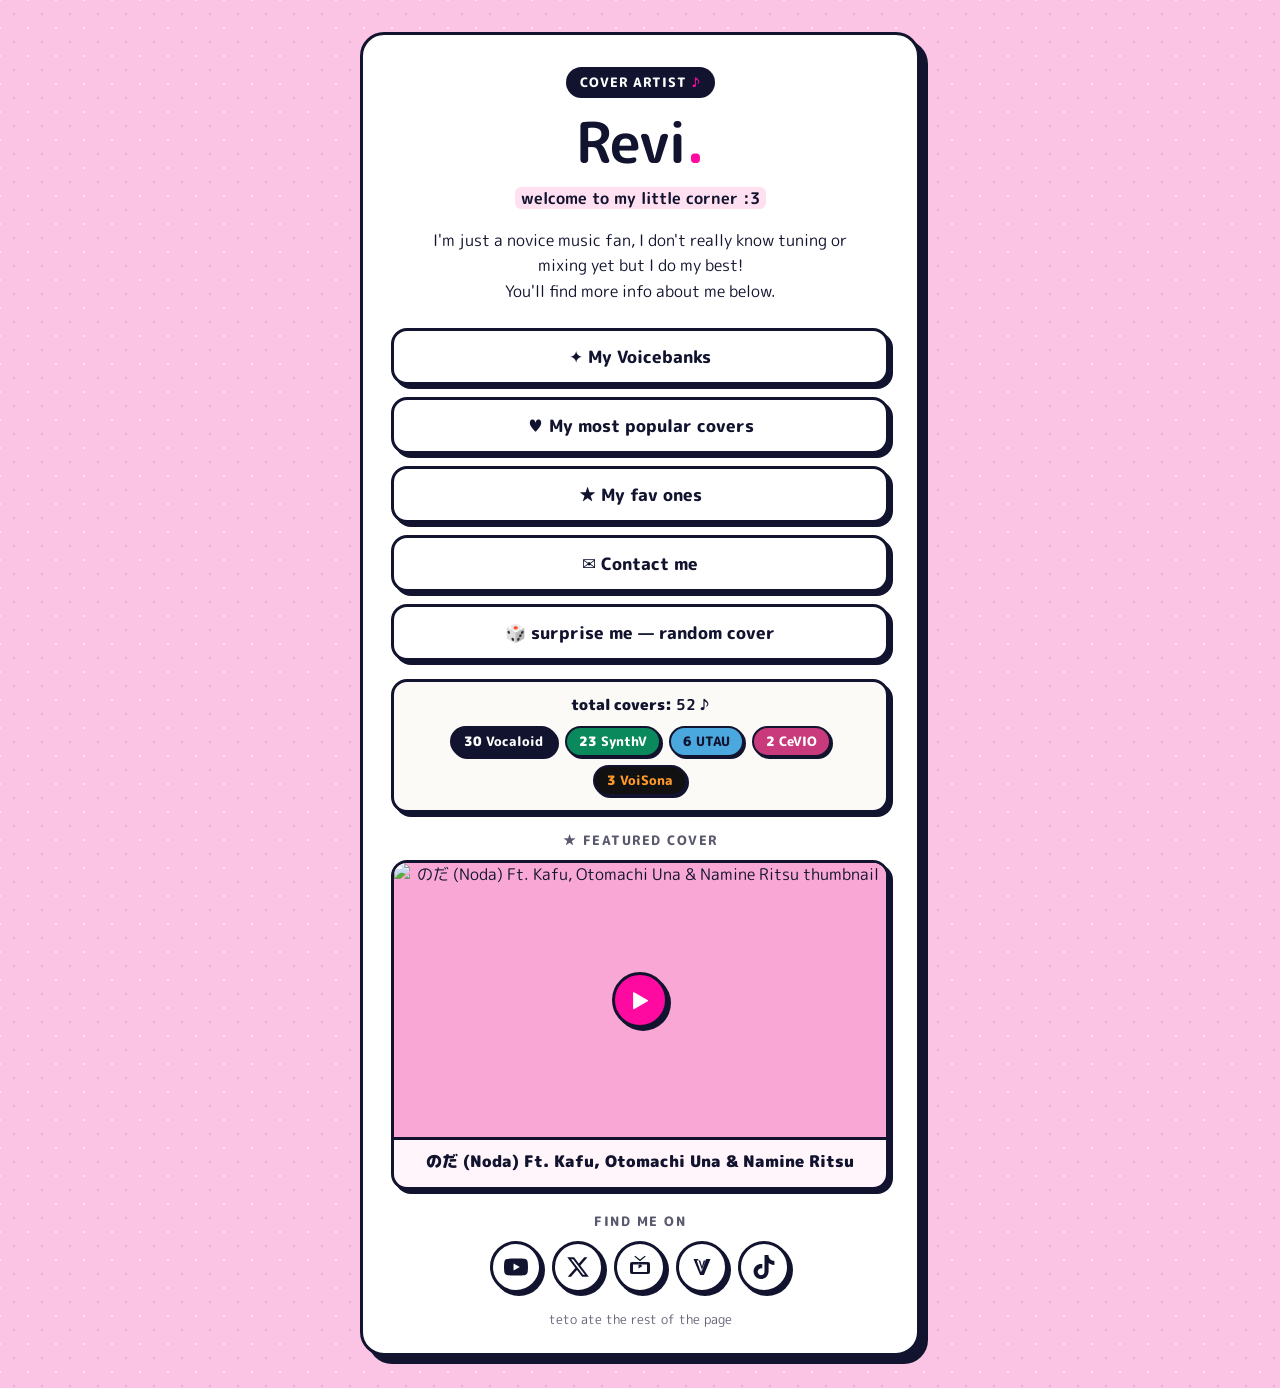
==== index.html @ bd2cd0fd "actualizacion" ====
<!doctype html>
<html lang="en">
<head>
  <meta charset="utf-8" />
  <meta property="og:title" content="Hii, Im Revi" />
  <meta property="og:description" content="Revi - Cover artist. Vocaloid covers, voicebanks and favs." />
  <meta property="og:image" content="https://just-revi.github.io/my-little-corner/cover.jpg" />
  <meta property="og:type" content="website" />
  <meta name="twitter:card" content="summary_large_image" />
  <meta name="theme-color" content="#ff0aa1" />
  <meta name="viewport" content="width=device-width, initial-scale=1" />
  <title>Hii, Im Revi</title>
  <meta name="description" content="Revi - Cover artist. voicebanks, popular covers and favs." />
  <link rel="stylesheet" href="style.css?v=3" />
  <link rel="preconnect" href="https://fonts.googleapis.com">
  <link href="https://fonts.googleapis.com/css2?family=M+PLUS+Rounded+1c:wght@400;700;800&family=Nunito:wght@400;700;800;900&display=swap" rel="stylesheet">
</head>
<body>
  <main class="wrap">
    <div class="card">
      <div class="badge">Cover artist <i>♪</i></div>
      <h1>Revi<span>.</span></h1>

      <div class="bio">
        <p><strong>welcome to my little corner :3</strong></p>
        <p>I'm just a novice music fan, I don't really know tuning or mixing yet but I do my best!<br>
        You'll find more info about me below.</p>
      </div>

      <nav class="main-links">
        <a class="btn" href="voicebanks.html">✦ My Voicebanks</a>
        <a class="btn" href="popular.html">♥ My most popular covers</a>
        <a class="btn" href="favs.html">★ My fav ones</a>
        <a class="btn" href="contact.html">✉ Contact me</a>
      </nav>

      <button class="btn random" id="randomBtn" type="button">🎲 surprise me — random cover</button>

      <div class="stats">
        <div class="stats-title">total covers: <b>52</b> ♪</div>
        <div class="stats-grid">
          <!-- EDITA AQUÍ los números: videos por motor -->
          <span class="stat eng-vocaloid"><b>30</b> Vocaloid</span>
          <span class="stat eng-synthv"><b>23</b> SynthV</span>
          <span class="stat eng-utau"><b>6</b> UTAU</span>
          <span class="stat eng-cevio"><b>2</b> CeVIO</span>
          <span class="stat eng-voisona"><b>3</b> VoiSona</span>
        </div>
      </div>

      <div class="featured">
        <div class="featured-label">★ featured cover</div>
        <a class="cover" id="featLink" href="https://www.youtube.com/watch?v=fBjo1sokRZ0" target="_blank" rel="noopener">
          <div class="thumb">
            <img id="featImg" src="https://i.ytimg.com/vi/fBjo1sokRZ0/hqdefault.jpg" alt="featured cover thumbnail" loading="lazy" />
            <span class="playbtn" aria-hidden="true">▶</span>
          </div>
          <div class="ctitle" id="featTitle">ベノム (Venom) Ft. IA:[R]</div>
        </a>
      </div>

      <div class="social-label">find me on</div>
      <div class="socials">
        <!-- YouTube -->
        <a class="soc" href="https://www.youtube.com/@Just_Revii" target="_blank" rel="noopener" title="YouTube" aria-label="YouTube">
          <svg viewBox="0 0 24 24" aria-hidden="true"><path d="M23.498 6.186a3.016 3.016 0 0 0-2.122-2.136C19.505 3.545 12 3.545 12 3.545s-7.505 0-9.377.505A3.017 3.017 0 0 0 .502 6.186C0 8.07 0 12 0 12s0 3.93.502 5.814a3.016 3.016 0 0 0 2.122 2.136c1.871.505 9.376.505 9.376.505s7.505 0 9.377-.505a3.015 3.015 0 0 0 2.122-2.136C24 15.93 24 12 24 12s0-3.93-.502-5.814zM9.545 15.568V8.432L15.818 12l-6.273 3.568z"/></svg>
        </a>
        <!-- X -->
        <a class="soc" href="https://x.com/Just_Revii" target="_blank" rel="noopener" title="X" aria-label="X">
          <svg viewBox="0 0 24 24" aria-hidden="true"><path d="M18.244 2.25h3.308l-7.227 8.26 8.502 11.24H16.17l-5.214-6.817L4.99 21.75H1.68l7.73-8.835L1.254 2.25H8.08l4.713 6.231zm-1.161 17.52h1.833L7.084 4.126H5.117z"/></svg>
        </a>
        <!-- niconico : tv -->
        <a class="soc" href="https://www.nicovideo.jp/user/131640125" target="_blank" rel="noopener" title="niconico" aria-label="niconico">
          <svg viewBox="0 0 24 24" aria-hidden="true"><path d="M20 7H4a2 2 0 0 0-2 2v8a2 2 0 0 0 2 2h16a2 2 0 0 0 2-2V9a2 2 0 0 0-2-2zm-9.5 6.5v-5L14.5 11l-4 2.5zM6.3 1.6l.9-.9L12 4.6l4.8-3.9.9.9L12 6.2 6.3 1.6zM5 9.5h14V17H5V9.5z"/></svg>
        </a>
        <!-- VocaDB : V -->
        <a class="soc" href="https://vocadb.net/Ar/178043" target="_blank" rel="noopener" title="VocaDB" aria-label="VocaDB">
          <svg viewBox="0 0 24 24" aria-hidden="true"><path d="M3.5 4h4.6l4 11.2L16.1 4h4.4L13.9 20h-3.8L3.5 4zm3.2 1.5L11 17.3 15.3 5.5h-1.6L12 11.6 10.2 5.5H6.7z" /></svg>
        </a>
        <!-- TikTok -->
        <a class="soc" href="https://www.tiktok.com/@just_revii" target="_blank" rel="noopener" title="TikTok" aria-label="TikTok">
          <svg viewBox="0 0 24 24" aria-hidden="true"><path d="M12.525.02c1.31-.02 2.61-.01 3.91-.02.08 1.53.63 3.09 1.75 4.17 1.12 1.11 2.7 1.62 4.24 1.79v4.03c-1.44-.05-2.89-.35-4.2-.97-.57-.26-1.1-.59-1.62-.93-.01 2.92.01 5.84-.02 8.75-.08 1.4-.54 2.79-1.35 3.94-1.31 1.92-3.58 3.17-5.91 3.21-1.43.08-2.86-.31-4.08-1.03-2.02-1.19-3.44-3.37-3.65-5.71-.02-.5-.03-1-.01-1.49.18-1.9 1.12-3.72 2.58-4.96 1.66-1.44 3.98-2.13 6.15-1.72.02 1.48-.04 2.96-.04 4.44-.99-.32-2.15-.23-3.02.37-.63.41-1.11 1.04-1.36 1.75-.21.51-.15 1.07-.14 1.61.24 1.64 1.82 3.02 3.5 2.87 1.12-.01 2.19-.66 2.77-1.61.19-.33.4-.67.41-1.06.1-1.79.06-3.57.07-5.36.01-4.03-.01-8.05.02-12.07z"/></svg>
        </a>
      </div>

      <div class="footer"><a class="egg" href="https://www.youtube.com/watch?v=zRgZu9lGNzU" target="_blank" rel="noopener" title="teto">teto ate the rest of the page</a></div>
    </div>
  </main>
<script src="covers.js?v=1"></script>
<script>
(function () {
  // Botón random: usa solo el id
  document.getElementById("randomBtn").addEventListener("click", () => {
    const c = COVERS[Math.floor(Math.random() * COVERS.length)];
    window.open("https://www.youtube.com/watch?v=" + c.id, "_blank", "noopener");
  });
  // Featured: video diferente en cada visita (id + título del mismo archivo)
  const pick = COVERS[Math.floor(Math.random() * COVERS.length)];
  const fL = document.getElementById("featLink");
  const fI = document.getElementById("featImg");
  const fT = document.getElementById("featTitle");
  fL.href = "https://www.youtube.com/watch?v=" + pick.id;
  fI.src = "https://i.ytimg.com/vi/" + pick.id + "/hqdefault.jpg";
  fI.alt = pick.title + " thumbnail";
  fT.textContent = pick.title;
})();
</script>
</body>
</html>
---- style.css ----
:root {
  --pink-bg: #fbc3e4;
  --pink-deep: #f9a8d6;
  --magenta: #ff0aa1;
  --ink: #12142f;
  --white: #ffffff;
}

* { box-sizing: border-box; }

body {
  margin: 0;
  min-height: 100vh;
  font-family: "M PLUS Rounded 1c", "Nunito", "Hiragino Maru Gothic ProN", system-ui, -apple-system, "Segoe UI", sans-serif;
  color: var(--ink);
  background-color: var(--pink-bg);
  background-image:
    radial-gradient(var(--pink-deep) 1.5px, transparent 1.5px),
    radial-gradient(#ffffff88 1.5px, transparent 1.5px);
  background-size: 28px 28px, 28px 28px;
  background-position: 0 0, 14px 14px;
  display: flex;
  justify-content: center;
  padding: 32px 16px;
}

.wrap {
  width: 100%;
  max-width: 560px;
}

.wrap.wide { max-width: 720px; }

.card {
  background: var(--white);
  border: 3px solid var(--ink);
  border-radius: 24px;
  padding: 32px 28px 24px;
  box-shadow: 8px 8px 0 var(--ink);
  text-align: center;
}

.badge {
  display: inline-block;
  font-size: 13px;
  font-weight: 800;
  letter-spacing: 1px;
  text-transform: uppercase;
  background: var(--ink);
  color: var(--white);
  padding: 6px 14px;
  border-radius: 999px;
  margin-bottom: 16px;
}

.badge i { color: var(--magenta); font-style: normal; }

h1 {
  margin: 0;
  font-size: 56px;
  line-height: 1;
  letter-spacing: -1px;
}

h1 span { color: var(--magenta); }

.bio {
  margin: 14px auto 0;
  max-width: 42ch;
  font-size: 16px;
  line-height: 1.6;
}

.bio strong { background: #ffe0f1; padding: 0 6px; border-radius: 6px; }

.main-links {
  display: grid;
  gap: 12px;
  margin: 24px 0 8px;
}

.btn {
  display: block;
  text-decoration: none;
  font-weight: 800;
  font-size: 17px;
  color: var(--ink);
  background: var(--white);
  border: 3px solid var(--ink);
  border-radius: 16px;
  padding: 13px 16px;
  box-shadow: 4px 4px 0 var(--ink);
  transition: transform .08s ease, box-shadow .08s ease, background .15s;
}

.btn:hover {
  background: var(--magenta);
  color: white;
  transform: translate(-1px,-1px);
  box-shadow: 5px 5px 0 var(--ink);
}

.btn:active {
  transform: translate(3px,3px);
  box-shadow: 1px 1px 0 var(--ink);
}

button.btn {
  font-family: inherit;
  width: 100%;
  cursor: pointer;
  margin-top: 12px;
}

.social-label {
  margin: 22px 0 10px;
  font-size: 13px;
  font-weight: 800;
  letter-spacing: 1.5px;
  text-transform: uppercase;
  opacity: .7;
}

.stats {
  margin-top: 18px;
  border: 3px solid var(--ink);
  border-radius: 16px;
  padding: 12px 14px 14px;
  background: #fbfaf6;
  box-shadow: 4px 4px 0 var(--ink);
}

.stats-title {
  font-weight: 900;
  font-size: 15px;
  margin-bottom: 10px;
}

.stats-grid {
  display: flex;
  flex-wrap: wrap;
  gap: 8px;
  justify-content: center;
}

.stat {
  font-size: 13px;
  font-weight: 800;
  border: 2px solid var(--ink);
  border-radius: 999px;
  padding: 4px 12px;
  box-shadow: 2px 2px 0 var(--ink);
}

.stat b { font-weight: 900; }

.socials {
  display: flex;
  justify-content: center;
  gap: 10px;
  flex-wrap: wrap;
}

.soc {
  width: 52px;
  height: 52px;
  display: inline-flex;
  align-items: center;
  justify-content: center;
  background: var(--white);
  border: 3px solid var(--ink);
  border-radius: 50%;
  box-shadow: 3px 3px 0 var(--ink);
  transition: transform .08s, background .15s;
}

.soc:hover { background: var(--ink); transform: translateY(-2px); }
.soc:hover svg { fill: var(--magenta); }

.soc svg {
  width: 24px;
  height: 24px;
  fill: var(--ink);
}

.footer {
  margin-top: 18px;
  font-size: 12.5px;
  opacity: .65;
}

.footer a.egg {
  color: inherit;
  text-decoration: none;
  border-bottom: 1px dotted transparent;
}

.footer a.egg:hover {
  color: var(--magenta);
  border-bottom-color: var(--magenta);
}

/* subpages */
.back {
  display: inline-block;
  margin-bottom: 16px;
  text-decoration: none;
  font-weight: 800;
  color: var(--ink);
  border: 2px solid var(--ink);
  border-radius: 999px;
  padding: 6px 14px;
  background: var(--white);
}

.back:hover { background: var(--ink); color: white; }

h2 { margin: 0 0 8px; font-size: 30px; }
.sub { opacity: .75; line-height: 1.6; }

.engine {
  margin: 24px 0 10px;
  font-size: 20px;
  text-align: left;
  background: var(--ink);
  color: var(--white);
  display: inline-block;
  padding: 4px 16px;
  border-radius: 999px;
}

.vb-box {
  background: #fbfaf6;
  border: 2px solid var(--ink);
  border-radius: 14px;
  padding: 14px 18px;
  box-shadow: 4px 4px 0 var(--ink);
  text-align: left;
  font-weight: 800;
  line-height: 1.9;
}

.eng-vocaloid { background: #12142f; color: #ffffff; }
.eng-synthv { background: #0a8a5c; color: #ffffff; }
.eng-utau { background: #4aa8de; color: #12142f; }
.eng-cevio { background: #c93a7c; color: #ffffff; }
.eng-voisona { background: #111111; color: #ff9a2a; }

.light {
  -webkit-text-stroke: .4px #12142f;
  paint-order: stroke fill;
  text-shadow: .6px .6px 0 #12142f;
}

.vb-box .ver {
  font-weight: 700;
  opacity: .6;
}

.vb-box .mark {
  color: var(--magenta);
  margin-left: 2px;
}

.contact-box { margin-top: 12px; }

.contact-row {
  display: flex;
  justify-content: space-between;
  align-items: center;
  gap: 10px;
}

.copybtn {
  font-family: inherit;
  font-weight: 800;
  font-size: 13px;
  color: var(--ink);
  background: var(--white);
  border: 2px solid var(--ink);
  border-radius: 999px;
  padding: 5px 14px;
  cursor: pointer;
  box-shadow: 2px 2px 0 var(--ink);
  flex-shrink: 0;
}

.copybtn:hover { background: var(--magenta); color: white; }
.copybtn.ok { background: var(--ink); color: white; }

.covers-grid {
  display: grid;
  grid-template-columns: 1fr 1fr;
  gap: 14px;
  margin-top: 20px;
  text-align: left;
}

.cover {
  display: block;
  text-decoration: none;
  color: var(--ink);
  background: #fff5fb;
  border: 3px solid var(--ink);
  border-radius: 16px;
  overflow: hidden;
  box-shadow: 4px 4px 0 var(--ink);
  transition: transform .08s, box-shadow .08s;
}

.cover:hover {
  transform: translate(-2px,-2px);
  box-shadow: 6px 6px 0 var(--magenta);
}

.thumb {
  position: relative;
  aspect-ratio: 16 / 9;
  background: var(--pink-deep);
  border-bottom: 3px solid var(--ink);
  display: flex;
  align-items: center;
  justify-content: center;
  overflow: hidden;
}

.thumb img {
  width: 100%;
  height: 100%;
  object-fit: cover;
  display: block;
}

.thumb iframe {
  position: absolute;
  inset: 0;
  width: 100%;
  height: 100%;
  border: 0;
}

.playbtn {
  position: absolute;
  width: 56px;
  height: 56px;
  display: inline-flex;
  align-items: center;
  justify-content: center;
  font-size: 20px;
  color: white;
  background: var(--magenta);
  border: 3px solid var(--ink);
  border-radius: 50%;
  box-shadow: 3px 3px 0 var(--ink);
  pointer-events: none;
}

.featured { margin-top: 18px; }

.featured-label {
  font-size: 13px;
  font-weight: 800;
  letter-spacing: 1.5px;
  text-transform: uppercase;
  opacity: .7;
  margin-bottom: 10px;
}

.featured .ctitle { padding-bottom: 14px; }

.rank {
  position: absolute;
  top: 10px;
  left: 10px;
  font-size: 12px;
  font-weight: 900;
  text-transform: uppercase;
  letter-spacing: .5px;
  padding: 5px 12px;
  border-radius: 999px;
  border: 2px solid var(--ink);
  background: var(--white);
}

.rank.r1 { background: var(--magenta); color: white; }
.rank.r2 { background: var(--ink); color: white; }

.ctitle {
  font-weight: 900;
  padding: 10px 14px 0;
  font-size: 15.5px;
}

.cdesc {
  padding: 4px 14px 14px;
  font-size: 13.5px;
  opacity: .7;
  line-height: 1.5;
}

@media (max-width: 560px) {
  .covers-grid { grid-template-columns: 1fr; }
}

@media (max-width: 480px) {
  h1 { font-size: 44px; }
  .card { padding: 24px 18px; }
}
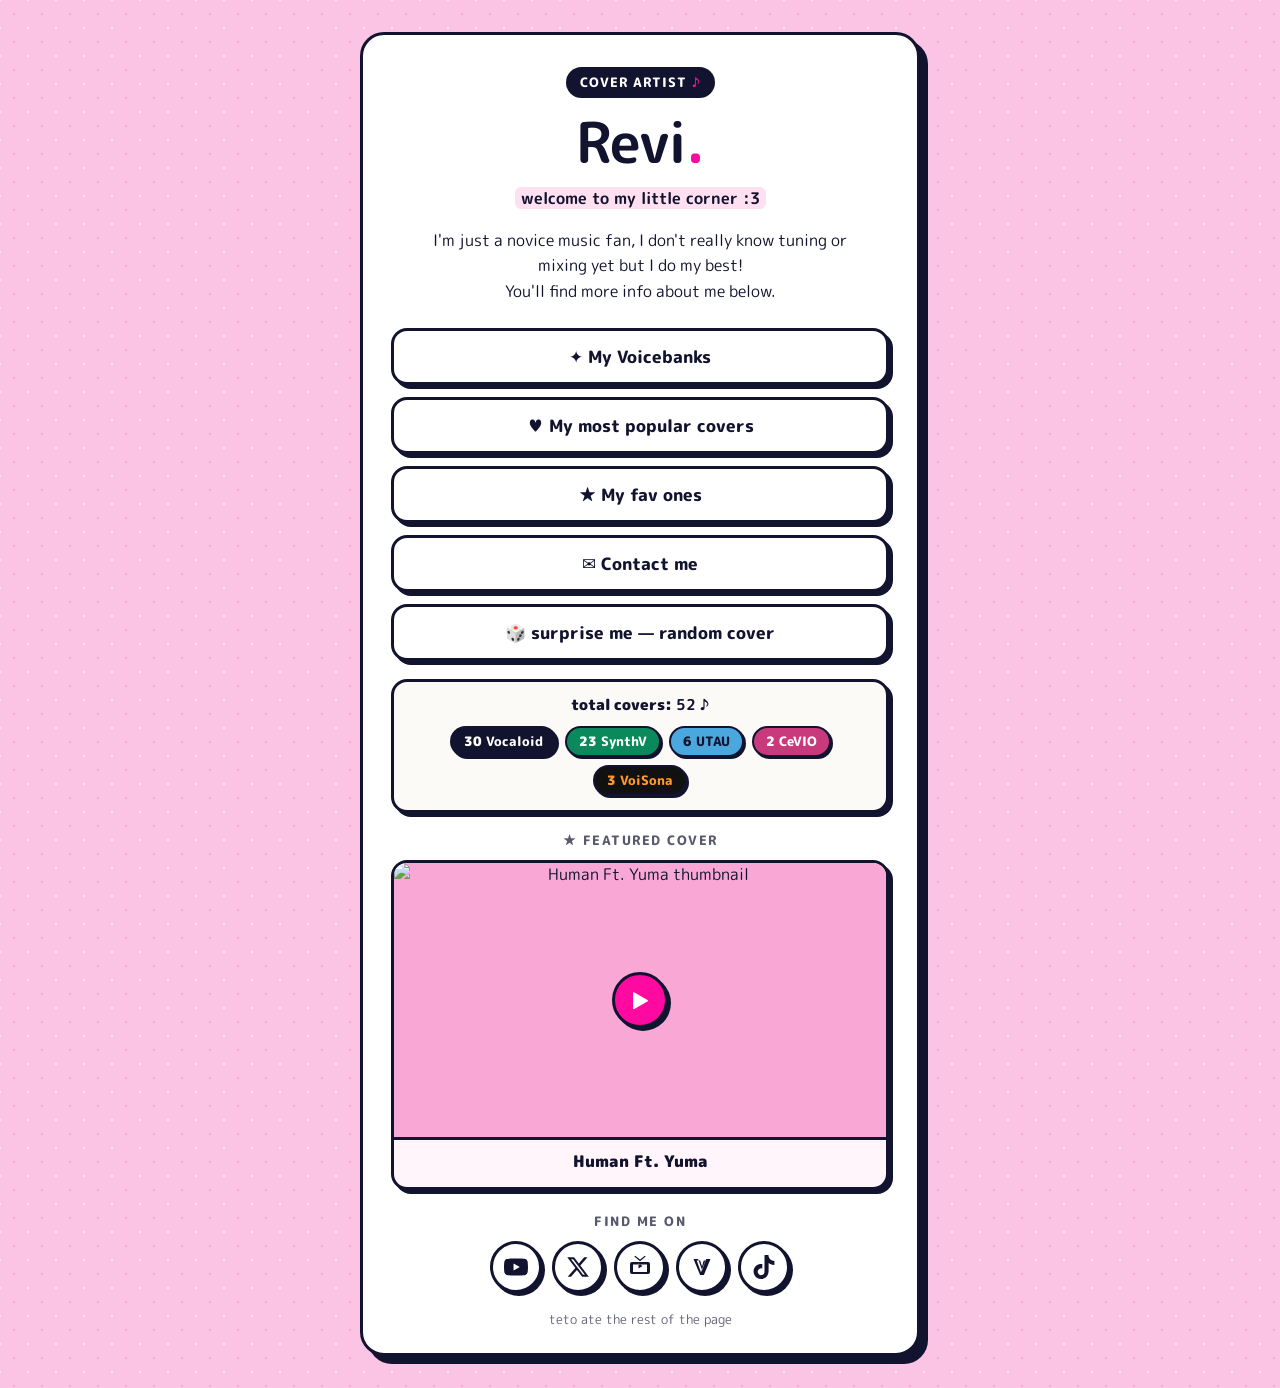
==== commit a8758989: "actualizacion" ====
--- a/index.html
+++ b/index.html
@@ -61,23 +61,18 @@
 
       <div class="social-label">find me on</div>
       <div class="socials">
-        <!-- YouTube -->
         <a class="soc" href="https://www.youtube.com/@Just_Revii" target="_blank" rel="noopener" title="YouTube" aria-label="YouTube">
           <svg viewBox="0 0 24 24" aria-hidden="true"><path d="M23.498 6.186a3.016 3.016 0 0 0-2.122-2.136C19.505 3.545 12 3.545 12 3.545s-7.505 0-9.377.505A3.017 3.017 0 0 0 .502 6.186C0 8.07 0 12 0 12s0 3.93.502 5.814a3.016 3.016 0 0 0 2.122 2.136c1.871.505 9.376.505 9.376.505s7.505 0 9.377-.505a3.015 3.015 0 0 0 2.122-2.136C24 15.93 24 12 24 12s0-3.93-.502-5.814zM9.545 15.568V8.432L15.818 12l-6.273 3.568z"/></svg>
         </a>
-        <!-- X -->
         <a class="soc" href="https://x.com/Just_Revii" target="_blank" rel="noopener" title="X" aria-label="X">
           <svg viewBox="0 0 24 24" aria-hidden="true"><path d="M18.244 2.25h3.308l-7.227 8.26 8.502 11.24H16.17l-5.214-6.817L4.99 21.75H1.68l7.73-8.835L1.254 2.25H8.08l4.713 6.231zm-1.161 17.52h1.833L7.084 4.126H5.117z"/></svg>
         </a>
-        <!-- niconico : tv -->
         <a class="soc" href="https://www.nicovideo.jp/user/131640125" target="_blank" rel="noopener" title="niconico" aria-label="niconico">
           <svg viewBox="0 0 24 24" aria-hidden="true"><path d="M20 7H4a2 2 0 0 0-2 2v8a2 2 0 0 0 2 2h16a2 2 0 0 0 2-2V9a2 2 0 0 0-2-2zm-9.5 6.5v-5L14.5 11l-4 2.5zM6.3 1.6l.9-.9L12 4.6l4.8-3.9.9.9L12 6.2 6.3 1.6zM5 9.5h14V17H5V9.5z"/></svg>
         </a>
-        <!-- VocaDB : V -->
         <a class="soc" href="https://vocadb.net/Ar/178043" target="_blank" rel="noopener" title="VocaDB" aria-label="VocaDB">
           <svg viewBox="0 0 24 24" aria-hidden="true"><path d="M3.5 4h4.6l4 11.2L16.1 4h4.4L13.9 20h-3.8L3.5 4zm3.2 1.5L11 17.3 15.3 5.5h-1.6L12 11.6 10.2 5.5H6.7z" /></svg>
         </a>
-        <!-- TikTok -->
         <a class="soc" href="https://www.tiktok.com/@just_revii" target="_blank" rel="noopener" title="TikTok" aria-label="TikTok">
           <svg viewBox="0 0 24 24" aria-hidden="true"><path d="M12.525.02c1.31-.02 2.61-.01 3.91-.02.08 1.53.63 3.09 1.75 4.17 1.12 1.11 2.7 1.62 4.24 1.79v4.03c-1.44-.05-2.89-.35-4.2-.97-.57-.26-1.1-.59-1.62-.93-.01 2.92.01 5.84-.02 8.75-.08 1.4-.54 2.79-1.35 3.94-1.31 1.92-3.58 3.17-5.91 3.21-1.43.08-2.86-.31-4.08-1.03-2.02-1.19-3.44-3.37-3.65-5.71-.02-.5-.03-1-.01-1.49.18-1.9 1.12-3.72 2.58-4.96 1.66-1.44 3.98-2.13 6.15-1.72.02 1.48-.04 2.96-.04 4.44-.99-.32-2.15-.23-3.02.37-.63.41-1.11 1.04-1.36 1.75-.21.51-.15 1.07-.14 1.61.24 1.64 1.82 3.02 3.5 2.87 1.12-.01 2.19-.66 2.77-1.61.19-.33.4-.67.41-1.06.1-1.79.06-3.57.07-5.36.01-4.03-.01-8.05.02-12.07z"/></svg>
         </a>
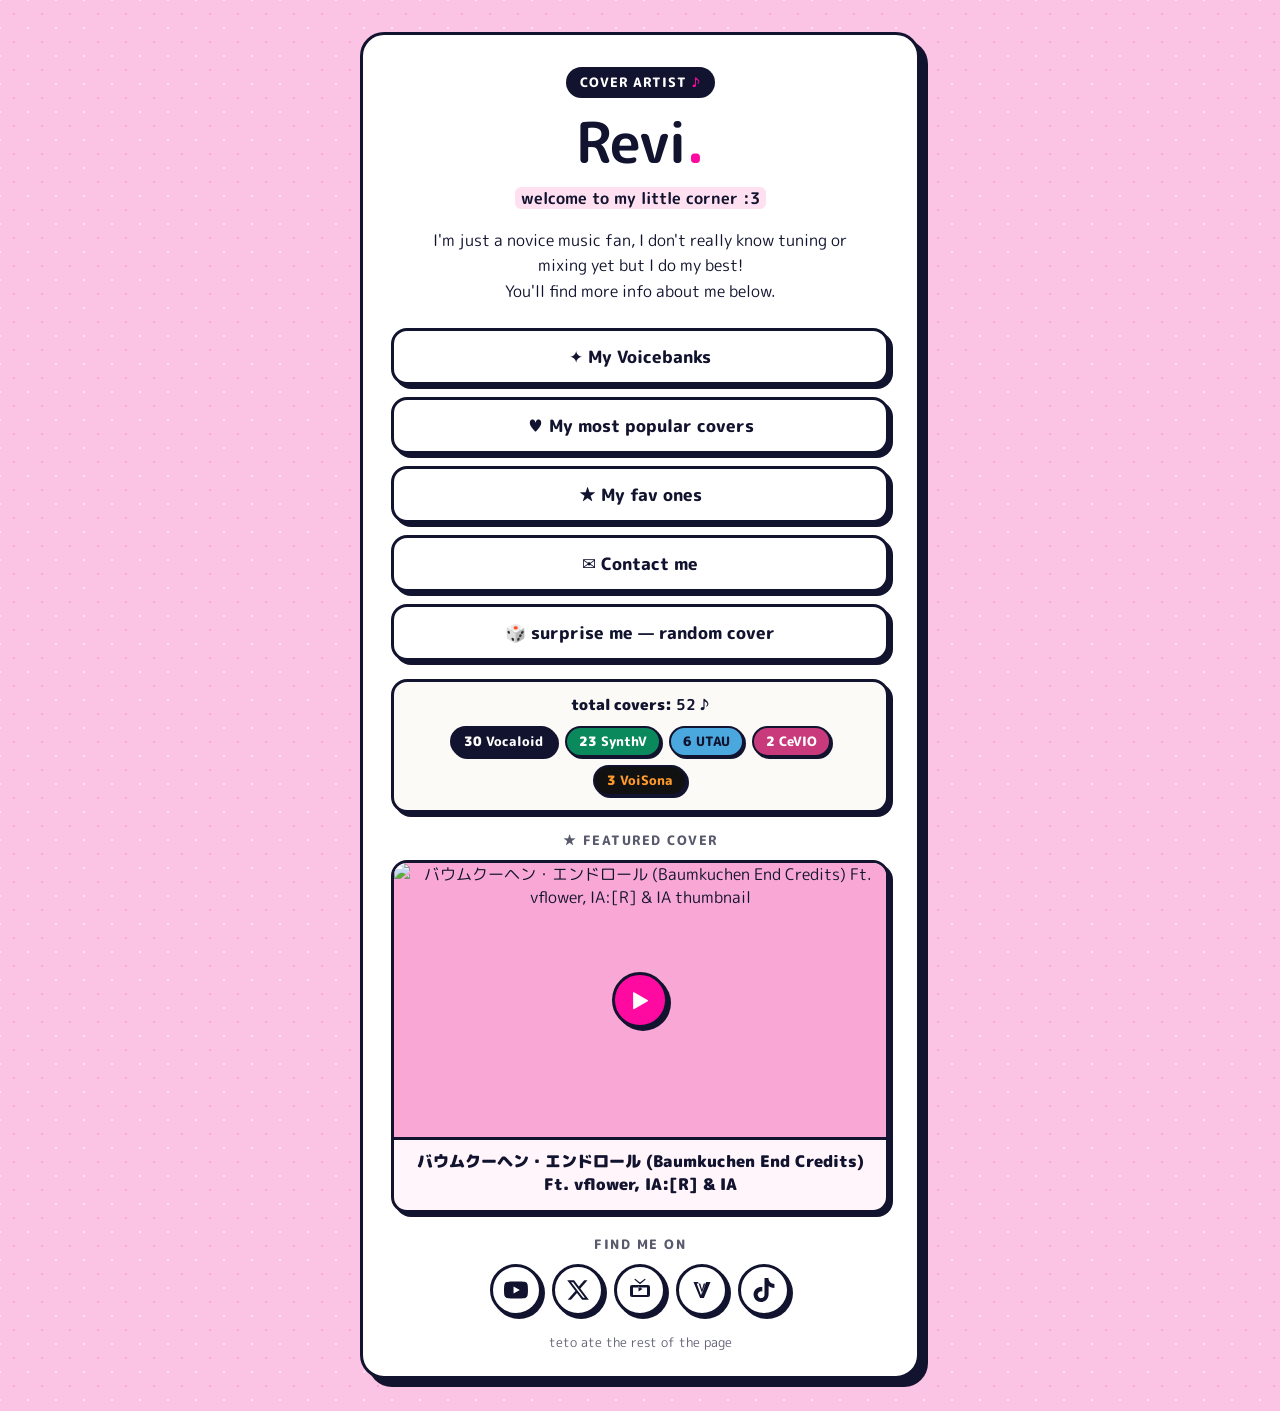
==== commit de29584e: "actualizacion" ====
--- a/index.html
+++ b/index.html
@@ -3,14 +3,14 @@
 <head>
   <meta charset="utf-8" />
   <meta property="og:title" content="Hii, Im Revi" />
-  <meta property="og:description" content="Revi - Cover artist. Vocaloid covers, voicebanks and favs." />
+  <meta property="og:description" content="this is my personal page :3 � vocaloid covers, voicebanks and more" />
   <meta property="og:image" content="https://just-revi.github.io/my-little-corner/cover.jpg" />
   <meta property="og:type" content="website" />
   <meta name="twitter:card" content="summary_large_image" />
   <meta name="theme-color" content="#ff0aa1" />
   <meta name="viewport" content="width=device-width, initial-scale=1" />
   <title>Hii, Im Revi</title>
-  <meta name="description" content="Revi - Cover artist. voicebanks, popular covers and favs." />
+  <meta name="description" content="this is my personal page :3 — vocaloid covers, voicebanks and more" />
   <link rel="stylesheet" href="style.css?v=3" />
   <link rel="preconnect" href="https://fonts.googleapis.com">
   <link href="https://fonts.googleapis.com/css2?family=M+PLUS+Rounded+1c:wght@400;700;800&family=Nunito:wght@400;700;800;900&display=swap" rel="stylesheet">
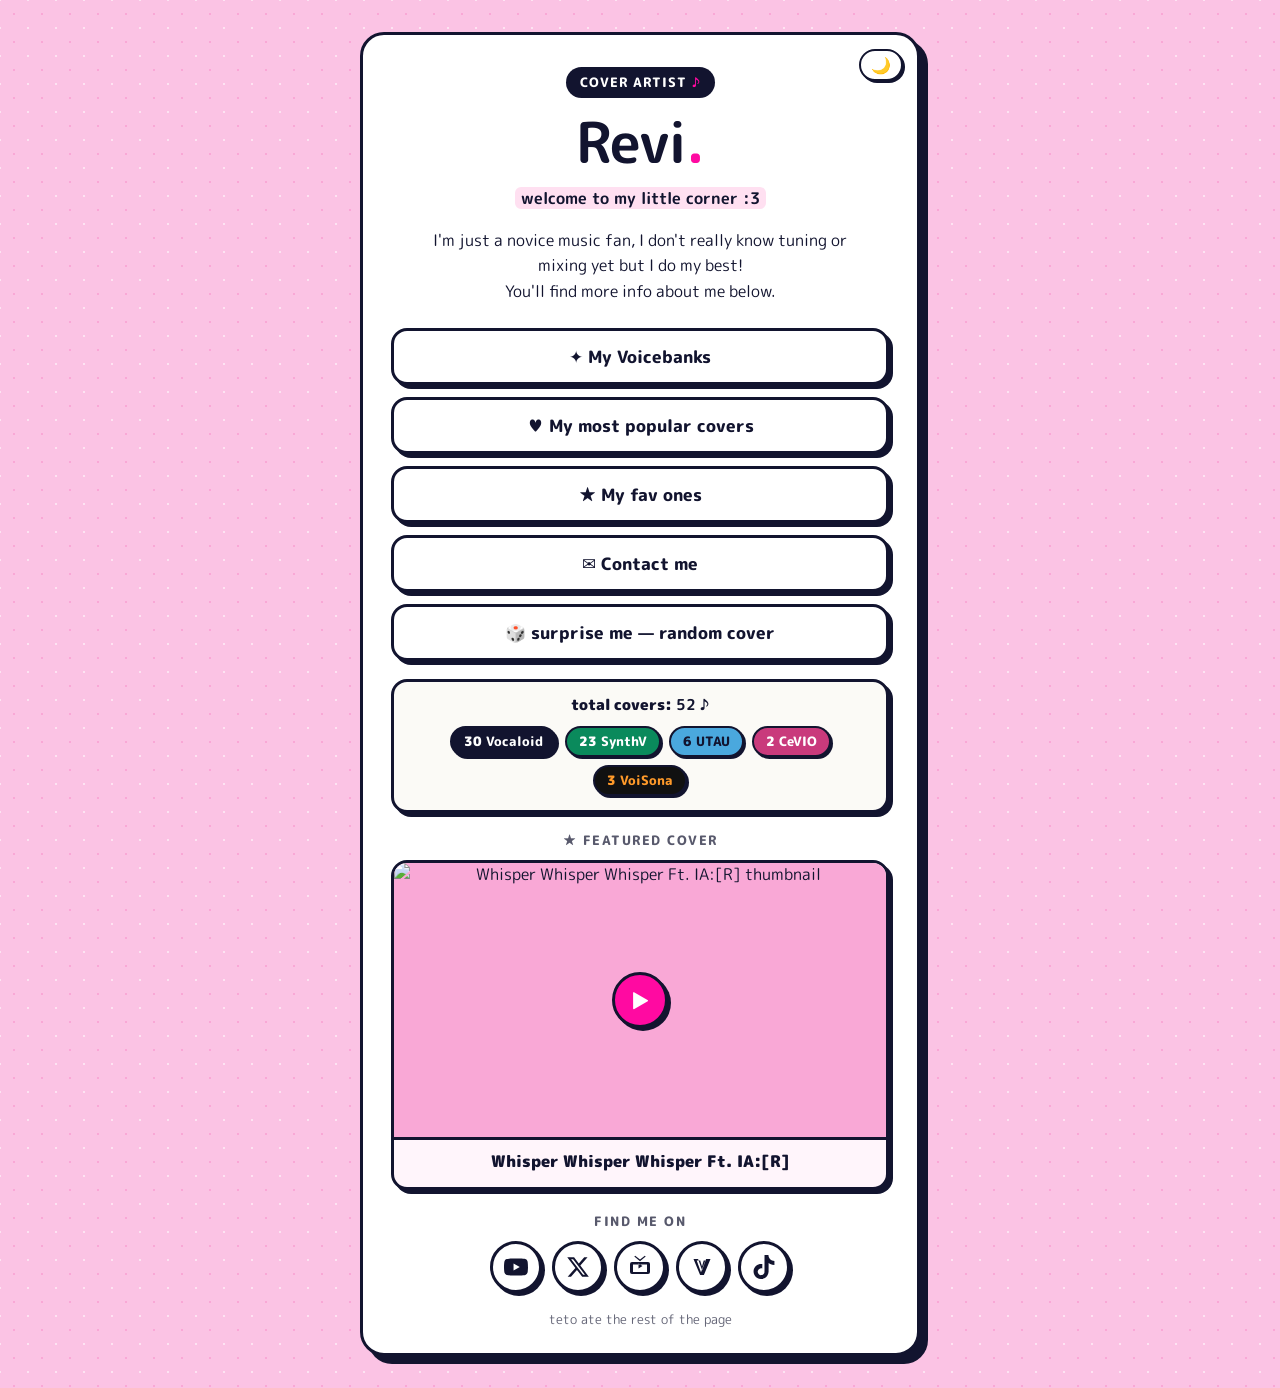
==== commit 5cdd050c: "actualizacion" ====
--- a/index.html
+++ b/index.html
@@ -11,13 +11,15 @@
   <meta name="viewport" content="width=device-width, initial-scale=1" />
   <title>Hii, Im Revi</title>
   <meta name="description" content="this is my personal page :3 — vocaloid covers, voicebanks and more" />
-  <link rel="stylesheet" href="style.css?v=3" />
+  <link rel="stylesheet" href="style.css?v=4" />
+  <script>try{var s=localStorage.getItem("revi-theme");if(s==="dark"||(!s&&window.matchMedia&&window.matchMedia("(prefers-color-scheme: dark)").matches)){document.documentElement.classList.add("dark")}}catch(e){}</script>
   <link rel="preconnect" href="https://fonts.googleapis.com">
   <link href="https://fonts.googleapis.com/css2?family=M+PLUS+Rounded+1c:wght@400;700;800&family=Nunito:wght@400;700;800;900&display=swap" rel="stylesheet">
 </head>
 <body>
   <main class="wrap">
     <div class="card">
+      <button id="themeBtn" class="theme-btn" type="button" aria-label="toggle dark mode">🌙</button>
       <div class="badge">Cover artist <i>♪</i></div>
       <h1>Revi<span>.</span></h1>
 
@@ -100,5 +102,22 @@
   fT.textContent = pick.title;
 })();
 </script>
+<script>
+(function () {
+  var btn = document.getElementById("themeBtn");
+  if (!btn) return;
+  function paint() { btn.textContent = document.documentElement.classList.contains("dark") ? "☀️" : "🌙"; }
+  btn.addEventListener("click", function () {
+    var dark = !document.documentElement.classList.contains("dark");
+    document.documentElement.classList.toggle("dark", dark);
+    try { localStorage.setItem("revi-theme", dark ? "dark" : "light"); } catch (e) {}
+    paint();
+  });
+  paint();
+})();
+</script>
+<script>
+(function(){try{fetch("https://revi-counter.alejooooo3142.workers.dev/ping",{method:"POST",mode:"no-cors",keepalive:true}).catch(function(){})}catch(e){}})();
+</script>
 </body>
 </html>
--- a/style.css
+++ b/style.css
@@ -38,7 +38,26 @@
   padding: 32px 28px 24px;
   box-shadow: 8px 8px 0 var(--ink);
   text-align: center;
-}
+  position: relative;
+}
+
+.theme-btn {
+  position: absolute;
+  top: 14px;
+  right: 14px;
+  font-family: inherit;
+  font-size: 16px;
+  line-height: 1;
+  background: var(--white);
+  color: var(--ink);
+  border: 2px solid var(--ink);
+  border-radius: 999px;
+  padding: 6px 10px;
+  cursor: pointer;
+  box-shadow: 2px 2px 0 var(--ink);
+}
+
+.theme-btn:hover { background: var(--magenta); color: #fff; }
 
 .badge {
   display: inline-block;
@@ -406,3 +425,28 @@
   h1 { font-size: 44px; }
   .card { padding: 24px 18px; }
 }
+
+/* dark mode — Venom nights */
+.dark {
+  --pink-bg: #0b0d20;
+  --pink-deep: #221a4e;
+  --ink: #f2ecf7;
+  --white: #181b35;
+}
+
+.dark body { background-image: none; }
+
+.dark .cover,
+.dark .stats,
+.dark .vb-box { background: #202449; }
+
+.dark .bio strong { background: #ff0aa1; color: #fff; }
+
+.dark .rank.r2 { color: #12142f; }
+
+/* voices too dark for night boxes get a lighter twin */
+.dark .vb-box span[style*="#1a1a2e"] { color: #d6cff2 !important; }
+.dark .vb-box span[style*="#4a3428"] { color: #c9a37e !important; }
+.dark .vb-box span[style*="#996699"] { color: #bd93d1 !important; }
+.dark .vb-box span[style*="#0000aa"] { color: #7b8cff !important; }
+.dark .vb-box span[style*="#cc164b"] { color: #f0567a !important; }
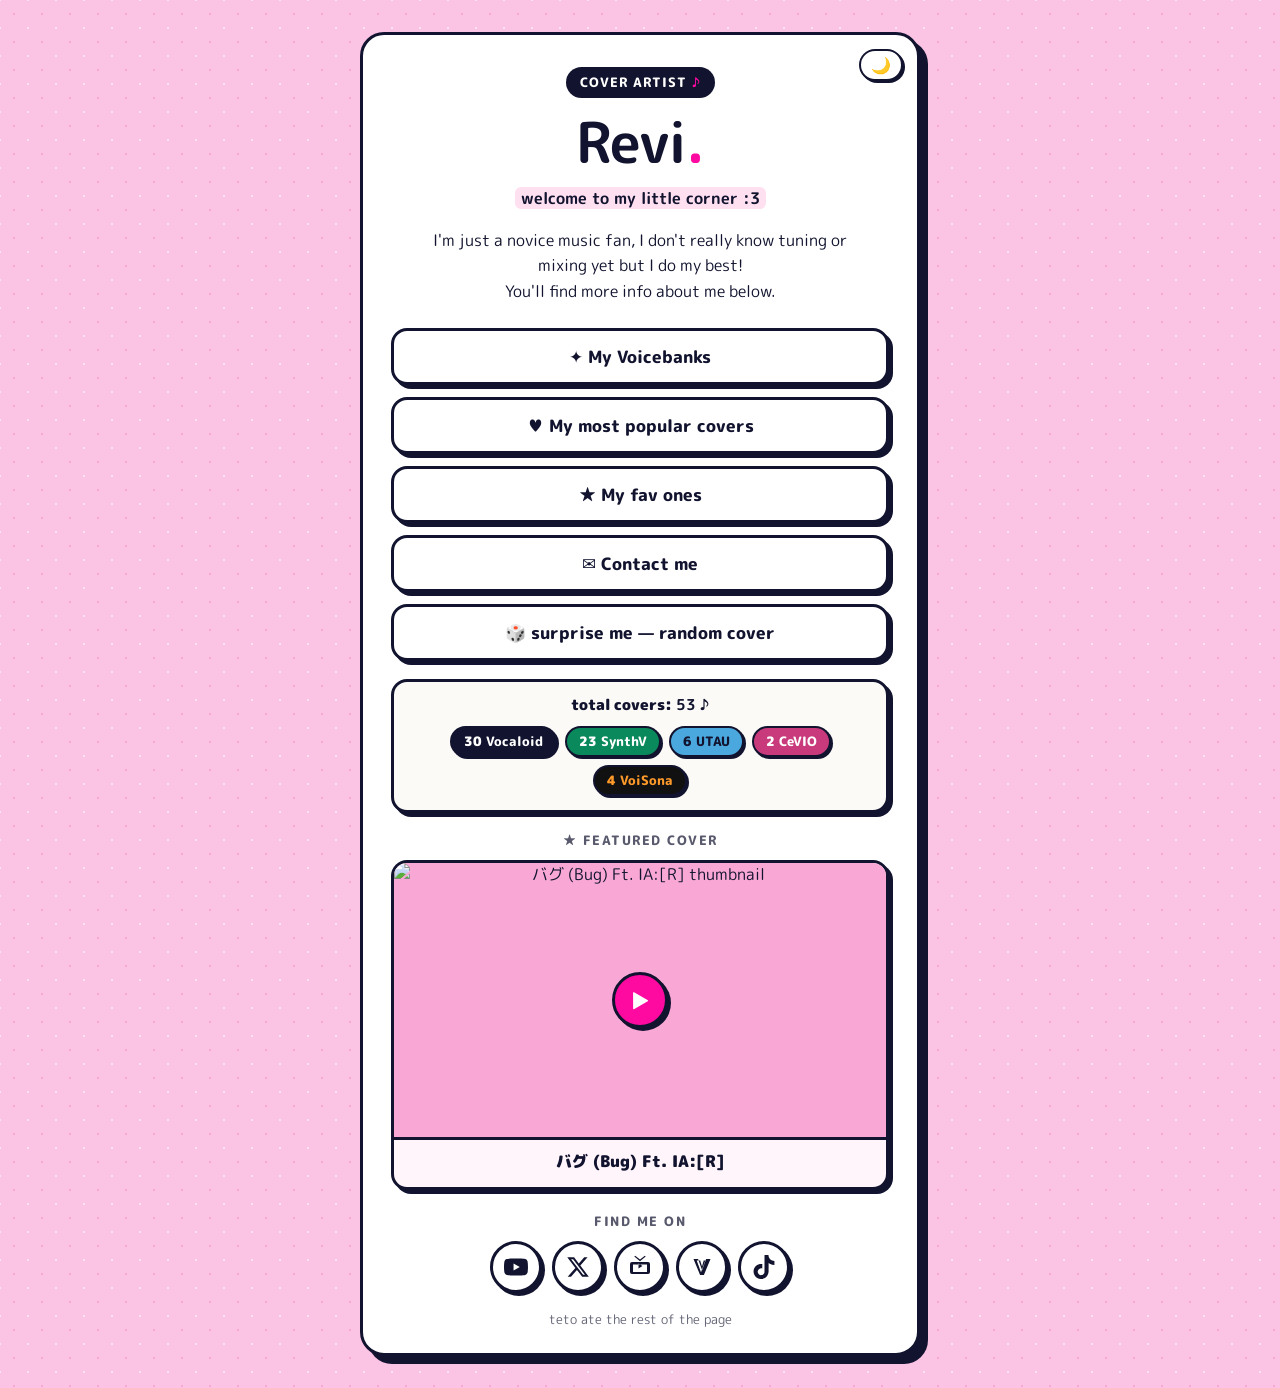
==== commit 28d30294: "actualizacion" ====
--- a/index.html
+++ b/index.html
@@ -39,14 +39,14 @@
       <button class="btn random" id="randomBtn" type="button">🎲 surprise me — random cover</button>
 
       <div class="stats">
-        <div class="stats-title">total covers: <b>52</b> ♪</div>
+        <div class="stats-title">total covers: <b>53</b> ♪</div>
         <div class="stats-grid">
           <!-- EDITA AQUÍ los números: videos por motor -->
           <span class="stat eng-vocaloid"><b>30</b> Vocaloid</span>
           <span class="stat eng-synthv"><b>23</b> SynthV</span>
           <span class="stat eng-utau"><b>6</b> UTAU</span>
           <span class="stat eng-cevio"><b>2</b> CeVIO</span>
-          <span class="stat eng-voisona"><b>3</b> VoiSona</span>
+          <span class="stat eng-voisona"><b>4</b> VoiSona</span>
         </div>
       </div>
 
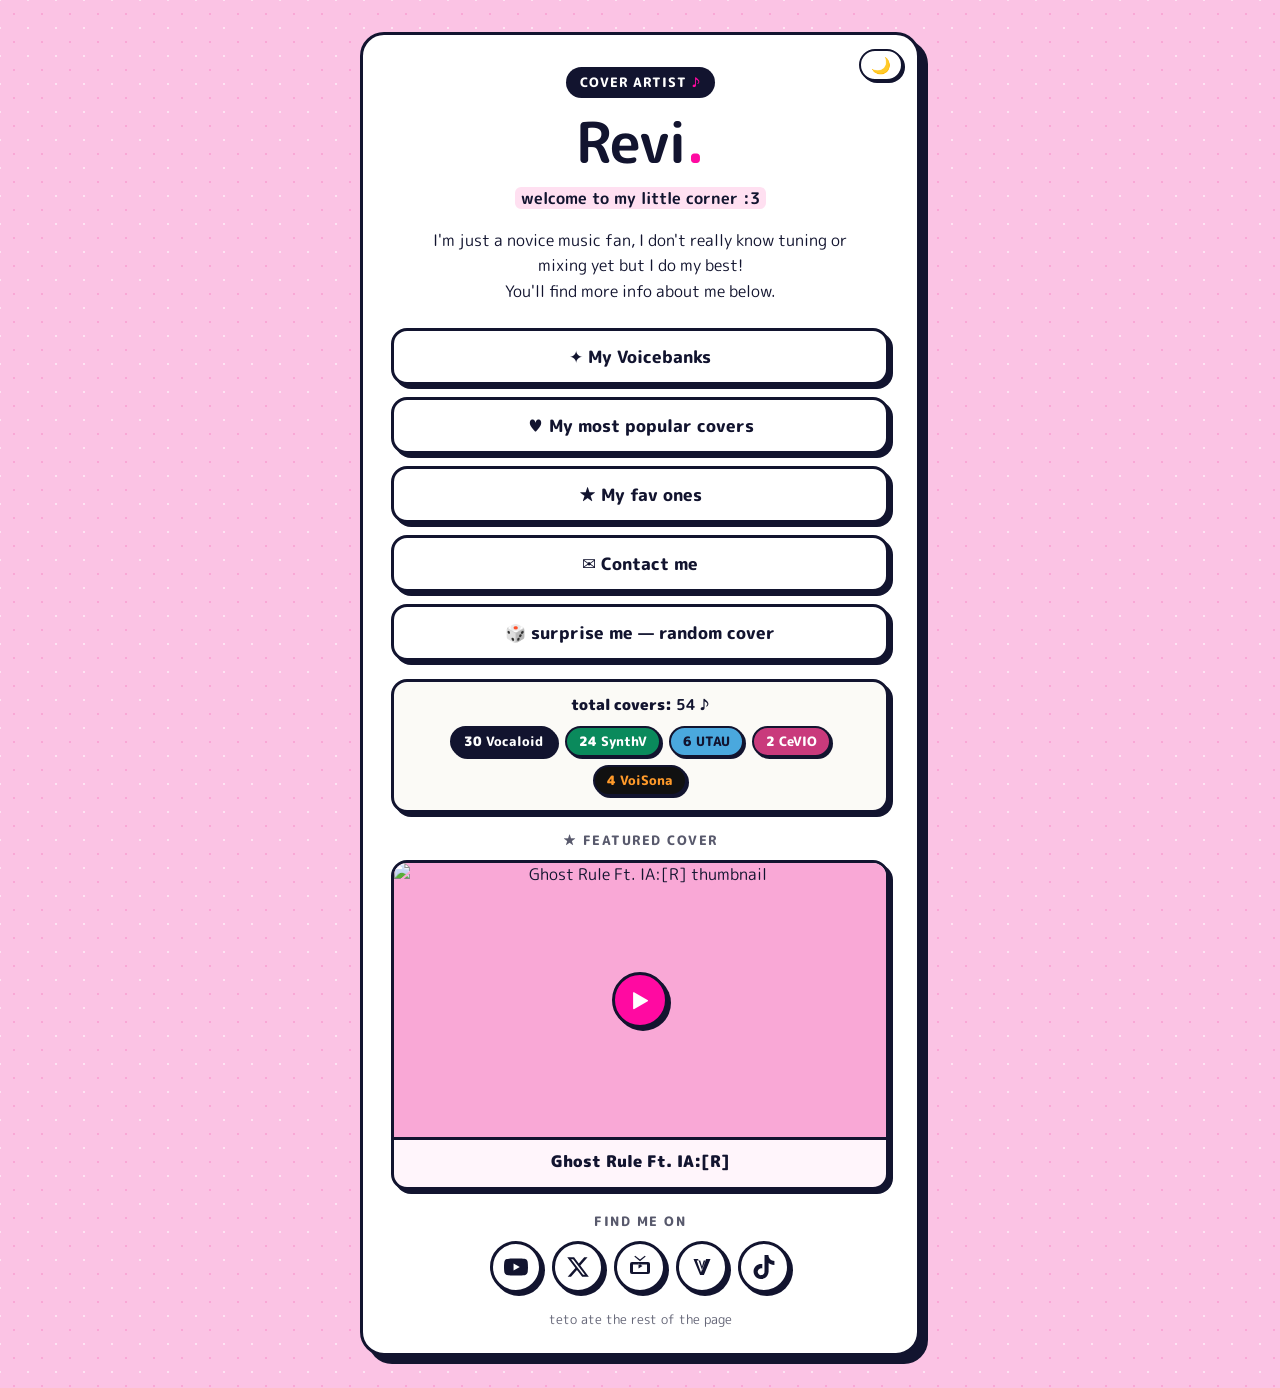
==== commit 2ede4fee: "actualizacion" ====
--- a/index.html
+++ b/index.html
@@ -39,11 +39,11 @@
       <button class="btn random" id="randomBtn" type="button">🎲 surprise me — random cover</button>
 
       <div class="stats">
-        <div class="stats-title">total covers: <b>53</b> ♪</div>
+        <div class="stats-title">total covers: <b>54</b> ♪</div>
         <div class="stats-grid">
           <!-- EDITA AQUÍ los números: videos por motor -->
           <span class="stat eng-vocaloid"><b>30</b> Vocaloid</span>
-          <span class="stat eng-synthv"><b>23</b> SynthV</span>
+          <span class="stat eng-synthv"><b>24</b> SynthV</span>
           <span class="stat eng-utau"><b>6</b> UTAU</span>
           <span class="stat eng-cevio"><b>2</b> CeVIO</span>
           <span class="stat eng-voisona"><b>4</b> VoiSona</span>
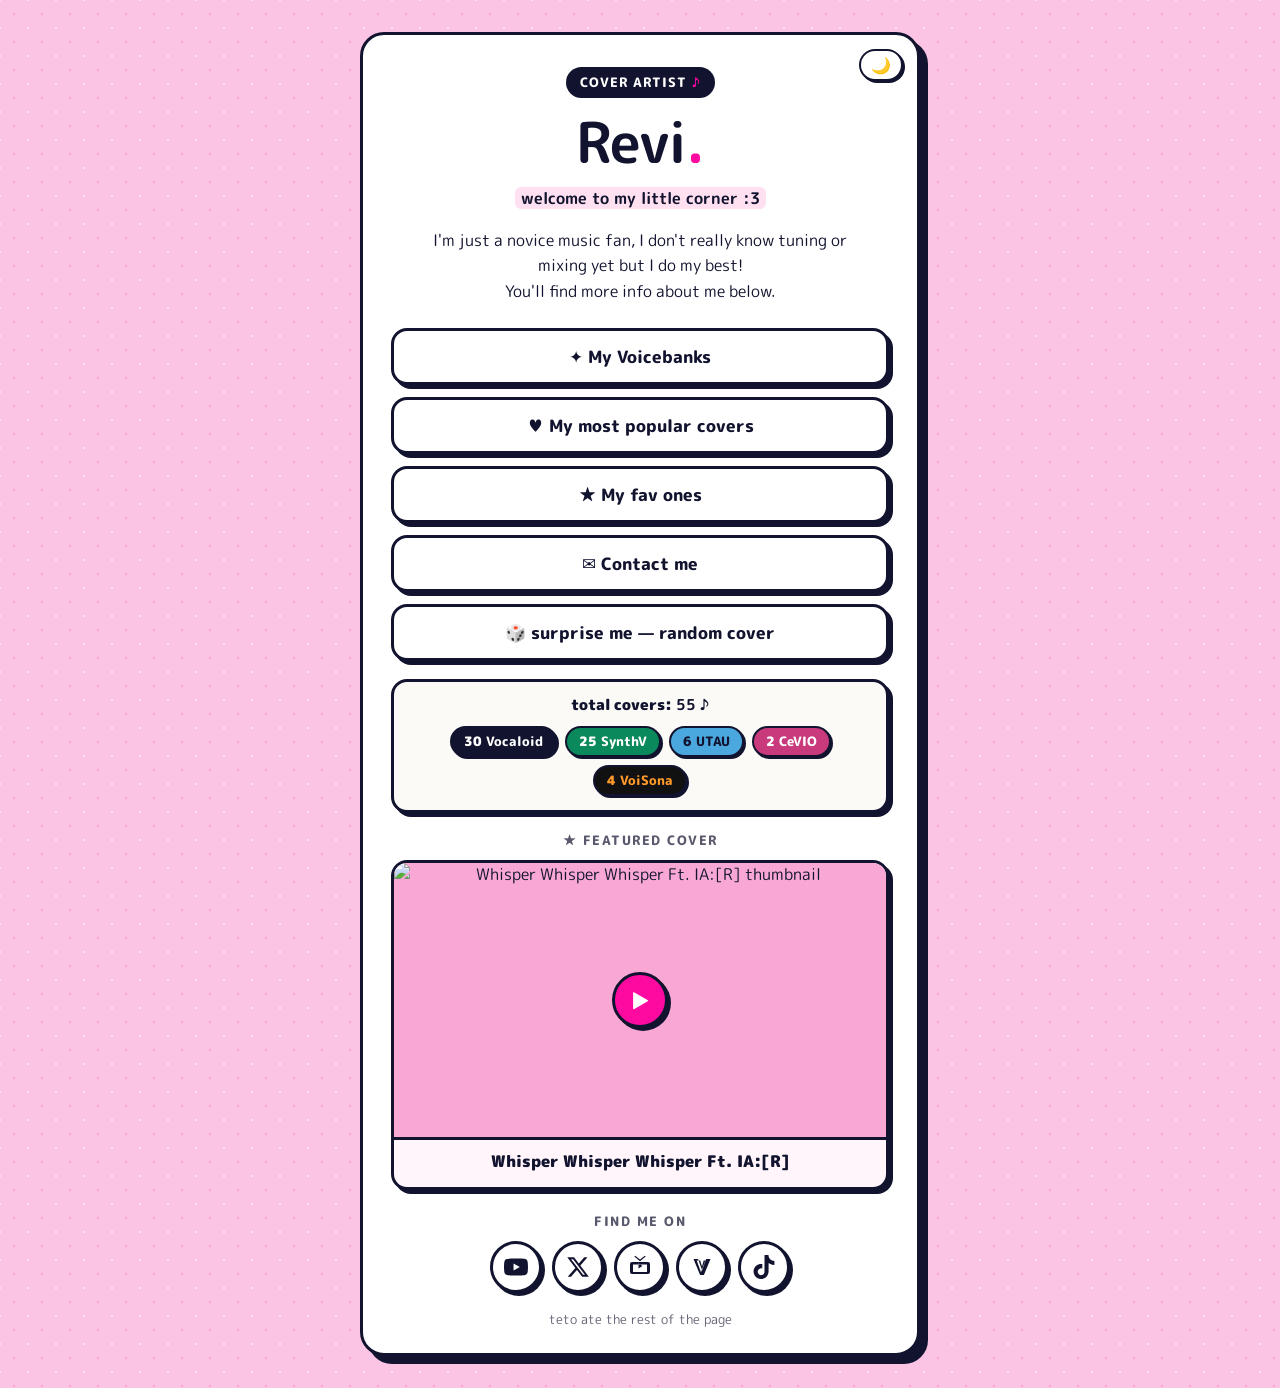
==== commit 493ec990: "actualizacion" ====
--- a/index.html
+++ b/index.html
@@ -39,11 +39,11 @@
       <button class="btn random" id="randomBtn" type="button">🎲 surprise me — random cover</button>
 
       <div class="stats">
-        <div class="stats-title">total covers: <b>54</b> ♪</div>
+        <div class="stats-title">total covers: <b>55</b> ♪</div>
         <div class="stats-grid">
           <!-- EDITA AQUÍ los números: videos por motor -->
           <span class="stat eng-vocaloid"><b>30</b> Vocaloid</span>
-          <span class="stat eng-synthv"><b>24</b> SynthV</span>
+          <span class="stat eng-synthv"><b>25</b> SynthV</span>
           <span class="stat eng-utau"><b>6</b> UTAU</span>
           <span class="stat eng-cevio"><b>2</b> CeVIO</span>
           <span class="stat eng-voisona"><b>4</b> VoiSona</span>
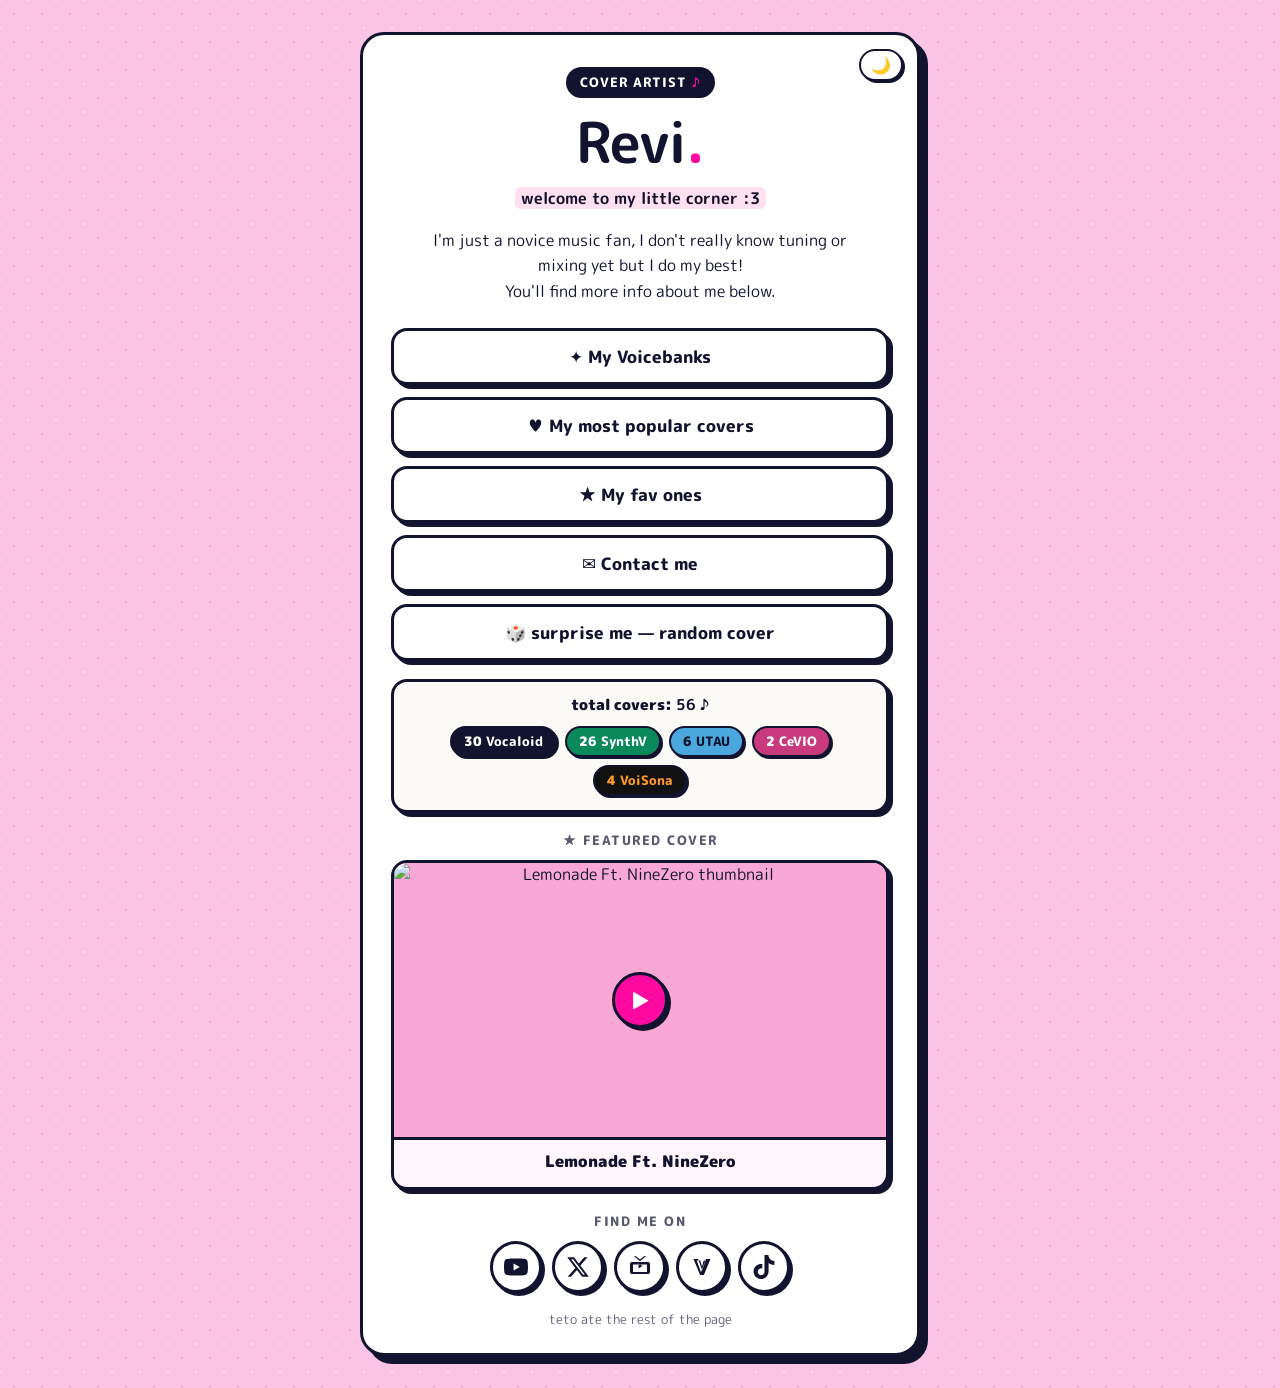
==== commit 42f59fda: "actualizacion" ====
--- a/index.html
+++ b/index.html
@@ -39,11 +39,11 @@
       <button class="btn random" id="randomBtn" type="button">🎲 surprise me — random cover</button>
 
       <div class="stats">
-        <div class="stats-title">total covers: <b>55</b> ♪</div>
+        <div class="stats-title">total covers: <b>56</b> ♪</div>
         <div class="stats-grid">
           <!-- EDITA AQUÍ los números: videos por motor -->
           <span class="stat eng-vocaloid"><b>30</b> Vocaloid</span>
-          <span class="stat eng-synthv"><b>25</b> SynthV</span>
+          <span class="stat eng-synthv"><b>26</b> SynthV</span>
           <span class="stat eng-utau"><b>6</b> UTAU</span>
           <span class="stat eng-cevio"><b>2</b> CeVIO</span>
           <span class="stat eng-voisona"><b>4</b> VoiSona</span>
